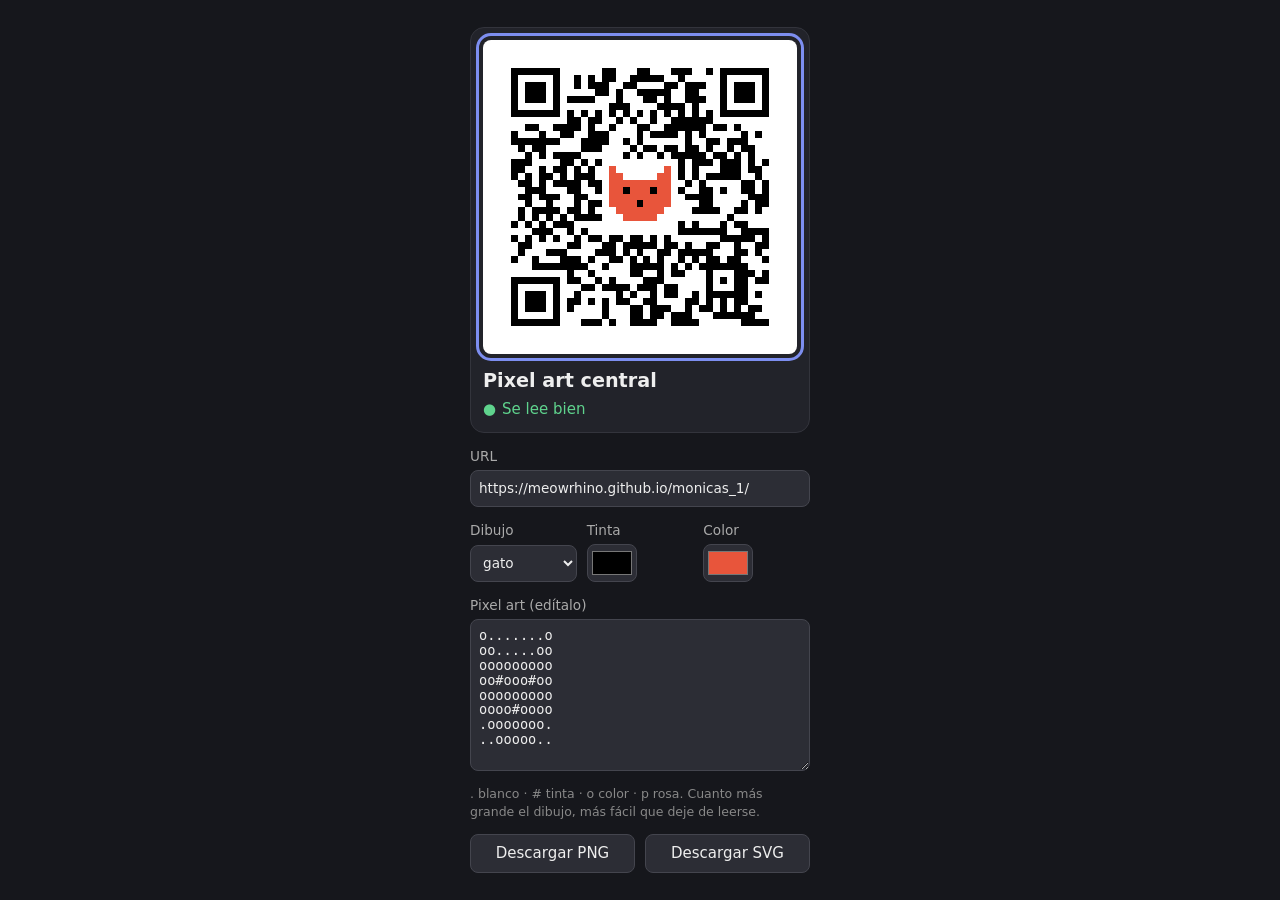
==== qr/index.html @ 19269f0f "Hacedor de QR con pixel art, favicon neko y ciclo dentro del desplegable de presets Co-Authored-By: " ====
<!doctype html>
<html lang="es">
<head>
    <meta charset="utf-8">
    <meta name="viewport" content="width=device-width, initial-scale=1">
    <title>hacedor de QR</title>
    <link rel="icon" href="../neko/Awake.ico">
    <style>
        :root { color-scheme: dark; }
        body {
            margin: 0;
            min-height: 100dvh;
            display: grid;
            place-items: center;
            background: #16171c;
            color: #eee;
            font: 15px/1.4 system-ui, sans-serif;
        }
        main { display: grid; gap: 14px; width: min(340px, 100vw - 32px); padding: 24px 0; }
        .card { background: #22232a; border: 1px solid #33343c; border-radius: 14px; padding: 12px; }
        canvas { display: block; width: 100%; image-rendering: pixelated; border-radius: 8px; outline: 3px solid #7d8ef0; outline-offset: 4px; }
        h1 { font-size: 1.2rem; margin: 14px 0 4px; }
        #estado::before { content: '●'; margin-right: 6px; }
        #estado.ok { color: #5fd38d; }
        #estado.mal { color: #ff6b6b; }
        label { display: grid; gap: 4px; font-size: .85rem; color: #aaa; }
        input, select, textarea, button { font: inherit; color: #eee; background: #2c2d35; border: 1px solid #44454e; border-radius: 8px; padding: 8px; }
        textarea { font-family: ui-monospace, monospace; line-height: 1.1; resize: vertical; }
        .fila { display: flex; gap: 10px; }
        .fila > * { flex: 1; }
        input[type=color] { padding: 2px; height: 38px; }
        button { cursor: pointer; }
        small { color: #888; }
    </style>
</head>
<body>
<main>
    <div class="card">
        <canvas id="lienzo"></canvas>
        <h1 id="titulo">Pixel art central</h1>
        <div id="estado"></div>
    </div>

    <label>URL <input id="url"></label>
    <div class="fila">
        <label>Dibujo <select id="dibujo"></select></label>
        <label>Tinta <input id="tinta" type="color" value="#000000"></label>
        <label>Color <input id="color" type="color" value="#e8553b"></label>
    </div>
    <label>Pixel art (edítalo) <textarea id="arte" rows="9" spellcheck="false"></textarea></label>
    <small>. blanco · # tinta · o color · p rosa. Cuanto más grande el dibujo, más fácil que deje de leerse.</small>
    <div class="fila">
        <button id="png" type="button">Descargar PNG</button>
        <button id="svg" type="button">Descargar SVG</button>
    </div>
</main>

<script src="../vendor/qr/qrcode.js"></script>
<script src="../vendor/qr/jsQR.js"></script>
<script src="qr.js"></script>
<script>
    const $ = (id) => document.getElementById(id);
    const PX = 10; // píxeles por módulo en el PNG
    let actual;

    $('url').value = QR_URL;
    $('dibujo').append(...Object.keys(DIBUJOS).map((k) => new Option(k)));
    $('arte').value = DIBUJOS.gato.join('\n');

    function dibujar() {
        const text = $('url').value.trim();
        const arte = $('arte').value.split('\n').filter((r) => r.length);
        try {
            actual = buildQR(qrcode, text, arte, { tinta: $('tinta').value, color: $('color').value });
        } catch (err) {
            $('estado').className = 'mal';
            $('estado').textContent = 'URL demasiado larga';
            return;
        }
        const c = $('lienzo'), ctx = c.getContext('2d');
        c.width = c.height = actual.size * PX;
        actual.cells.forEach((row, y) => row.forEach((col, x) => {
            ctx.fillStyle = col;
            ctx.fillRect(x * PX, y * PX, PX, PX);
        }));
        const ok = seLee(jsQR, actual, text);
        $('estado').className = ok ? 'ok' : 'mal';
        $('estado').textContent = ok ? 'Se lee bien' : 'No se lee: haz el dibujo más pequeño';
    }

    function bajar(href, nombre) {
        const a = document.createElement('a');
        a.href = href;
        a.download = nombre;
        a.click();
    }

    $('dibujo').addEventListener('change', () => {
        $('arte').value = DIBUJOS[$('dibujo').value].join('\n');
        dibujar();
    });
    ['url', 'arte', 'tinta', 'color'].forEach((id) => $(id).addEventListener('input', dibujar));
    $('png').addEventListener('click', () => bajar($('lienzo').toDataURL('image/png'), `qr-${$('dibujo').value}.png`));
    $('svg').addEventListener('click', () => {
        const url = URL.createObjectURL(new Blob([toSVG(actual)], { type: 'image/svg+xml' }));
        bajar(url, `qr-${$('dibujo').value}.svg`);
    });
    dibujar();
</script>
</body>
</html>
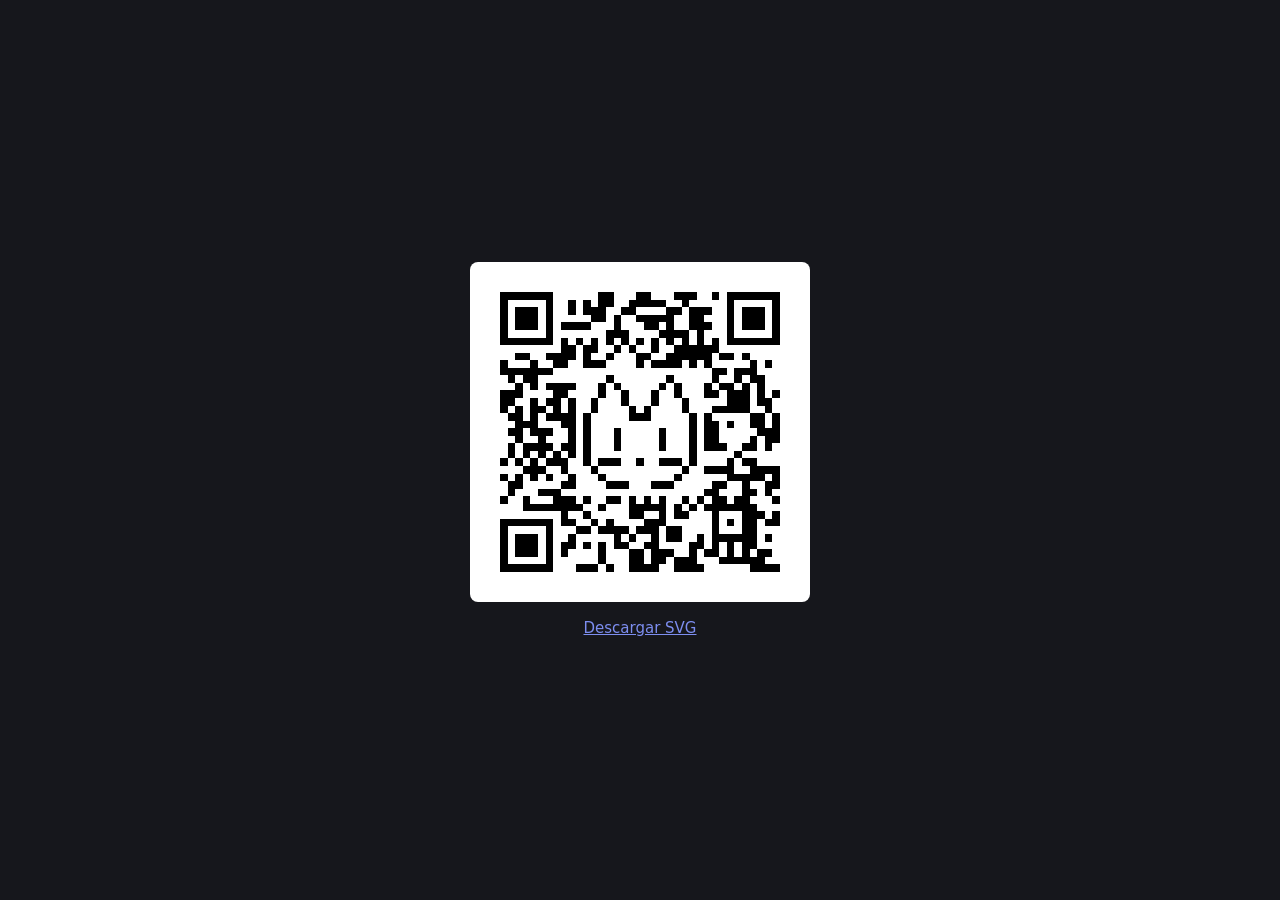
==== commit 8cdadd12: "QR con la cabeza del neko oficial y página /mews Co-Authored-By: Claude Opus 5.5 <noreply@anthropic." ====
--- a/qr/index.html
+++ b/qr/index.html
@@ -3,109 +3,25 @@
 <head>
     <meta charset="utf-8">
     <meta name="viewport" content="width=device-width, initial-scale=1">
-    <title>hacedor de QR</title>
+    <title>QR</title>
     <link rel="icon" href="../neko/Awake.ico">
     <style>
-        :root { color-scheme: dark; }
         body {
             margin: 0;
             min-height: 100dvh;
             display: grid;
-            place-items: center;
+            place-content: center;
+            gap: 16px;
             background: #16171c;
-            color: #eee;
             font: 15px/1.4 system-ui, sans-serif;
+            text-align: center;
         }
-        main { display: grid; gap: 14px; width: min(340px, 100vw - 32px); padding: 24px 0; }
-        .card { background: #22232a; border: 1px solid #33343c; border-radius: 14px; padding: 12px; }
-        canvas { display: block; width: 100%; image-rendering: pixelated; border-radius: 8px; outline: 3px solid #7d8ef0; outline-offset: 4px; }
-        h1 { font-size: 1.2rem; margin: 14px 0 4px; }
-        #estado::before { content: '●'; margin-right: 6px; }
-        #estado.ok { color: #5fd38d; }
-        #estado.mal { color: #ff6b6b; }
-        label { display: grid; gap: 4px; font-size: .85rem; color: #aaa; }
-        input, select, textarea, button { font: inherit; color: #eee; background: #2c2d35; border: 1px solid #44454e; border-radius: 8px; padding: 8px; }
-        textarea { font-family: ui-monospace, monospace; line-height: 1.1; resize: vertical; }
-        .fila { display: flex; gap: 10px; }
-        .fila > * { flex: 1; }
-        input[type=color] { padding: 2px; height: 38px; }
-        button { cursor: pointer; }
-        small { color: #888; }
+        img { width: min(340px, 100vw - 32px); image-rendering: pixelated; border-radius: 8px; }
+        a { color: #7d8ef0; }
     </style>
 </head>
 <body>
-<main>
-    <div class="card">
-        <canvas id="lienzo"></canvas>
-        <h1 id="titulo">Pixel art central</h1>
-        <div id="estado"></div>
-    </div>
-
-    <label>URL <input id="url"></label>
-    <div class="fila">
-        <label>Dibujo <select id="dibujo"></select></label>
-        <label>Tinta <input id="tinta" type="color" value="#000000"></label>
-        <label>Color <input id="color" type="color" value="#e8553b"></label>
-    </div>
-    <label>Pixel art (edítalo) <textarea id="arte" rows="9" spellcheck="false"></textarea></label>
-    <small>. blanco · # tinta · o color · p rosa. Cuanto más grande el dibujo, más fácil que deje de leerse.</small>
-    <div class="fila">
-        <button id="png" type="button">Descargar PNG</button>
-        <button id="svg" type="button">Descargar SVG</button>
-    </div>
-</main>
-
-<script src="../vendor/qr/qrcode.js"></script>
-<script src="../vendor/qr/jsQR.js"></script>
-<script src="qr.js"></script>
-<script>
-    const $ = (id) => document.getElementById(id);
-    const PX = 10; // píxeles por módulo en el PNG
-    let actual;
-
-    $('url').value = QR_URL;
-    $('dibujo').append(...Object.keys(DIBUJOS).map((k) => new Option(k)));
-    $('arte').value = DIBUJOS.gato.join('\n');
-
-    function dibujar() {
-        const text = $('url').value.trim();
-        const arte = $('arte').value.split('\n').filter((r) => r.length);
-        try {
-            actual = buildQR(qrcode, text, arte, { tinta: $('tinta').value, color: $('color').value });
-        } catch (err) {
-            $('estado').className = 'mal';
-            $('estado').textContent = 'URL demasiado larga';
-            return;
-        }
-        const c = $('lienzo'), ctx = c.getContext('2d');
-        c.width = c.height = actual.size * PX;
-        actual.cells.forEach((row, y) => row.forEach((col, x) => {
-            ctx.fillStyle = col;
-            ctx.fillRect(x * PX, y * PX, PX, PX);
-        }));
-        const ok = seLee(jsQR, actual, text);
-        $('estado').className = ok ? 'ok' : 'mal';
-        $('estado').textContent = ok ? 'Se lee bien' : 'No se lee: haz el dibujo más pequeño';
-    }
-
-    function bajar(href, nombre) {
-        const a = document.createElement('a');
-        a.href = href;
-        a.download = nombre;
-        a.click();
-    }
-
-    $('dibujo').addEventListener('change', () => {
-        $('arte').value = DIBUJOS[$('dibujo').value].join('\n');
-        dibujar();
-    });
-    ['url', 'arte', 'tinta', 'color'].forEach((id) => $(id).addEventListener('input', dibujar));
-    $('png').addEventListener('click', () => bajar($('lienzo').toDataURL('image/png'), `qr-${$('dibujo').value}.png`));
-    $('svg').addEventListener('click', () => {
-        const url = URL.createObjectURL(new Blob([toSVG(actual)], { type: 'image/svg+xml' }));
-        bajar(url, `qr-${$('dibujo').value}.svg`);
-    });
-    dibujar();
-</script>
+    <img src="qr-neko.svg" alt="QR a MEWS!">
+    <a href="qr-neko.svg" download>Descargar SVG</a>
 </body>
 </html>
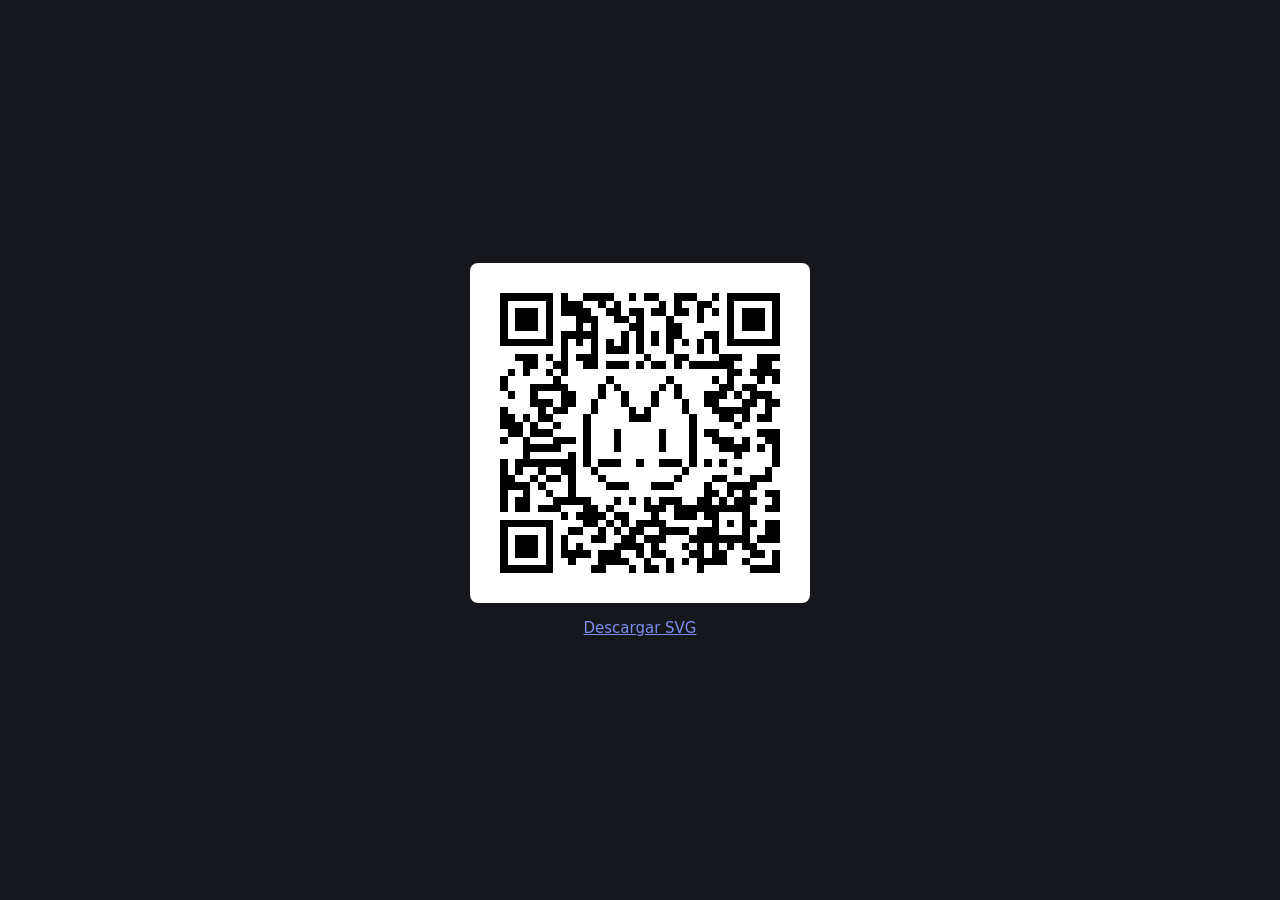
==== commit ba729af0: "Aviso «haz scroll» con la pantalla llena, centrado en la zona de noticias; solo noticias.json; line-" ====
--- a/qr/index.html
+++ b/qr/index.html
@@ -13,7 +13,7 @@
             place-content: center;
             gap: 16px;
             background: #16171c;
-            font: 15px/1.4 system-ui, sans-serif;
+            font: 15px system-ui, sans-serif;
             text-align: center;
         }
         img { width: min(340px, 100vw - 32px); image-rendering: pixelated; border-radius: 8px; }
